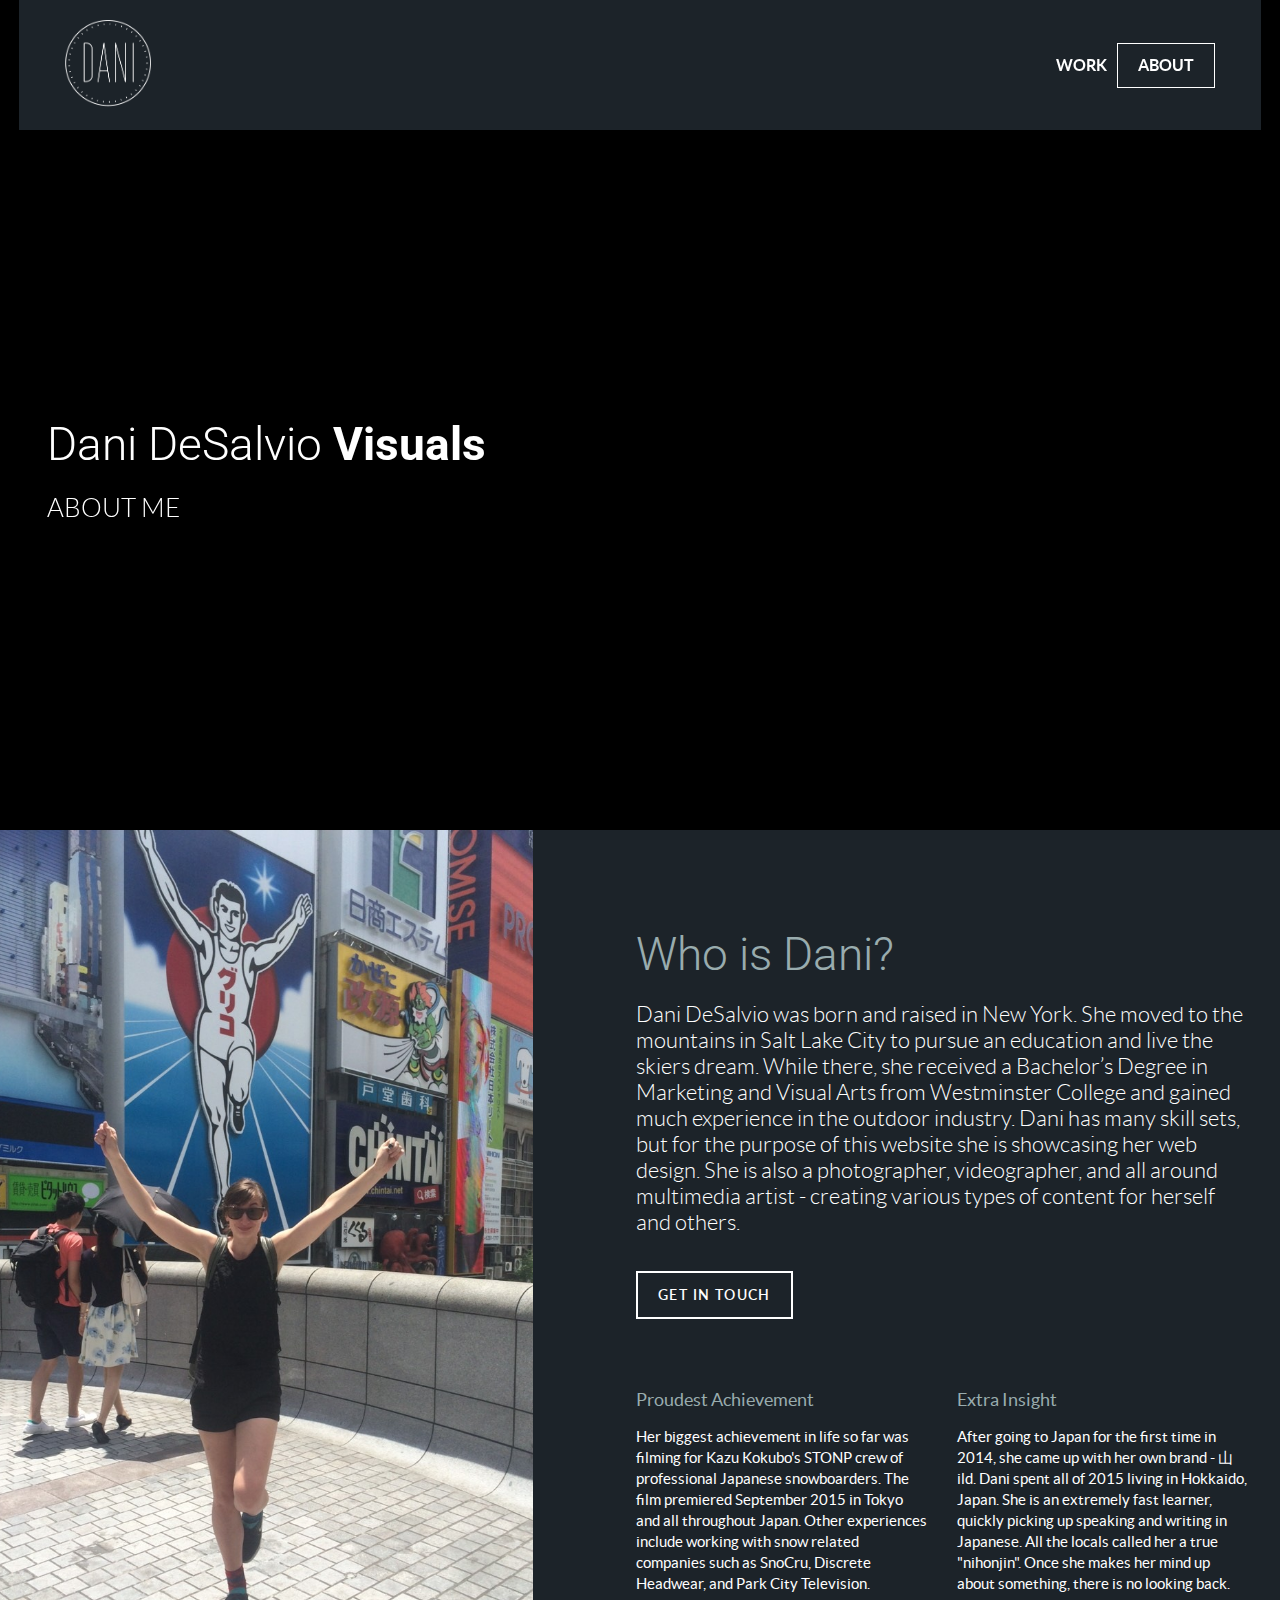
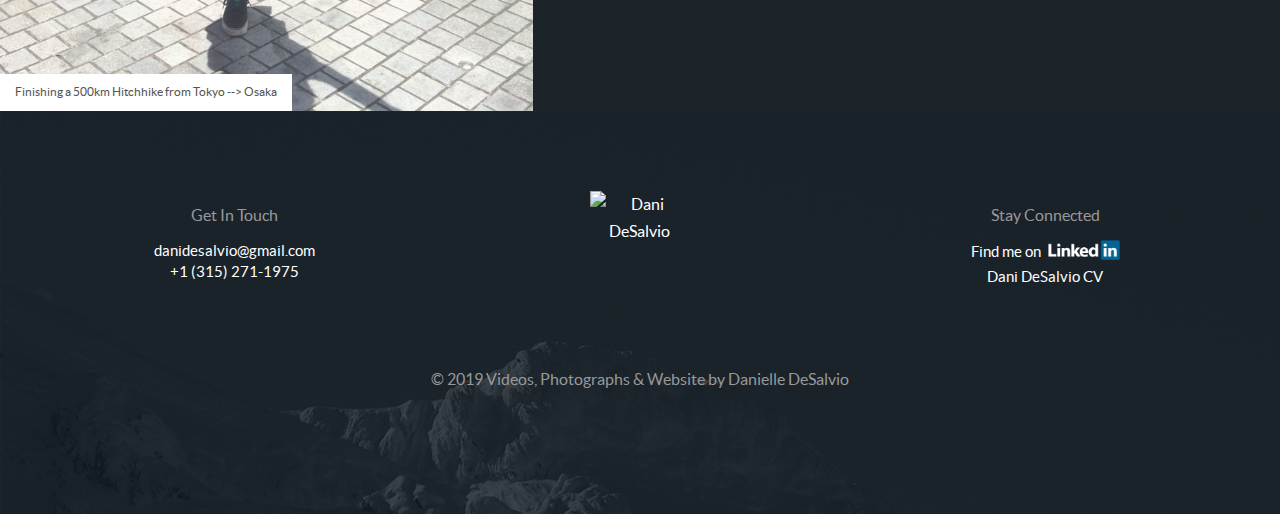
==== about.html @ bdc21124 "Add all files" ====
<!doctype html>
<html>

<head>
    <!-- FONTS -->
    <!-- LATO -->
    <link href="https://fonts.googleapis.com/css?family=Lato:400,700,900" rel="stylesheet">

    <!-- NUNITO -->
    <!-- <link href="https://fonts.googleapis.com/css?family=Nunito:400,700,900" rel="stylesheet"> -->

    <!-- PLAYFAIR DISPLAY -->
    <!-- <link href="https://fonts.googleapis.com/css?family=Playfair+Display:400,700,900" rel="stylesheet"> -->
    
    <link href="https://fonts.googleapis.com/css?family=Roboto" rel="stylesheet"> 
    <link rel="shortcut icon" type="image/x-icon" href="images/favicon.ico">
    
    <!-- STYLESHEETS -->
    <!-- BOOTSTRAP 3 -->
    <link rel="stylesheet" href="https://cdnjs.cloudflare.com/ajax/libs/twitter-bootstrap/3.3.6/css/bootstrap.css">

    <!-- BOOTSTRAP 4 -->
    <!-- <link rel="stylesheet" href="https://stackpath.bootstrapcdn.com/bootstrap/4.1.3/css/bootstrap.min.css"> -->

    <!-- ANIMATE -->
    <link rel="stylesheet" href="https://cdnjs.cloudflare.com/ajax/libs/animate.css/3.7.0/animate.css">

    <!-- FONT AWESOME -->
    <link rel="stylesheet" href="https://stackpath.bootstrapcdn.com/font-awesome/4.7.0/css/font-awesome.min.css">

    <!-- SLICK SLIDER -->
    <link rel="stylesheet" type="text/css" href="//cdn.jsdelivr.net/npm/slick-carousel@1.8.1/slick/slick.css" />

    <!-- SITE BUILDER STYLES -->
    <link rel="stylesheet" href="css/default-style.css">

    <title>Dani DeSalvio UX Design</title>
    <meta name="viewport" content="width=device-width, initial-scale=1.0">
    <link rel="stylesheet" href="css/site-custom.css">
    <link rel="stylesheet" href="css/custom.css">
    <link rel="stylesheet" href="css/page.css">

    <style>
        @media screen and (max-width: 500px){
            .video-overlay{
                background-image: url('images/dani_me.jpg');
                background-position: 40% center;
                background-size: cover;
                background-repeat: no-repeat;
                z-index: 1;
            }
        }
        
        .image-caption {
        position: absolute; 
        bottom: 0;
        left: 0; 
        z-index: 3;
        background: #fff;
        padding: 10px 15px;
        }
        </style>
</head>

<body>

    <div id="page">
        <header id="premium-navigation" style="background-color: rgb(28, 35, 41);" data-selector="#premium-navigation">
            <div class="container">
                <div class="navbar-header">
                    <button type="button" class="navbar-toggle" data-toggle="collapse" data-target=".navbar-collapse">
                        <span class="sr-only">Toggle navigation</span>
                        <span class="icon-bar"></span>
                        <span class="icon-bar"></span>
                        <span class="icon-bar"></span>
                    </button>
                    <a class="navbar-brand" href="/">
                        <img class="img-responsive" src="images/ddlogo_white.png" alt="Dani DeSalvio" style="outline: currentcolor none medium; cursor: inherit;" data-selector="img">
                    </a>                    
                </div>
                <div class="collapse navbar-collapse">
                    <ul class="nav navbar-nav navbar-right">
                        <li class="nav-item" style="outline: currentcolor none medium; cursor: inherit;" data-selector="li">
                            <a class="nav-link-color" href="/work.html">Work</a>
                        </li>
                        <li class="nav-item" style="outline: currentcolor none medium; cursor: inherit;" data-selector="li">
                            <a class="nav-link-color" href="/about.html">About</a>
                        </li>
                        
                    </ul>
                </div>
            </div>
        
    </header>

    <section id="premium-2" style="padding: 0;" data-selector="section, .section">
        <div class="container header-content">
            <div class="row">
                <div class="col-lg-6 col-md-8 col-sm-10">
                    <h1 style="outline: currentcolor none medium; cursor: inherit;" data-selector="h1, h2, h3, h4, h5, h6"> Dani DeSalvio <strong>Visuals</strong></h1>
                    <h3 class="text-uppercase white" style="outline: currentcolor none medium; cursor: inherit;" data-selector="h1, h2, h3, h4, h5, h6">ABOUT ME</h3>
                </div>
            </div>
        </div>
        
        <div class="image-overlay"></div>
        <div class="video-overlay"></div>
        <div class="video-background">
            <div class="video-foreground">
                <iframe class="video-bg" src="https://player.vimeo.com/video/315734884?autoplay=1&amp;loop=1&amp;autopause=0&amp;muted=1&amp;title=0&amp;byline=0&amp;portrait=0&amp;background=1" webkitallowfullscreen="" mozallowfullscreen="" allowfullscreen="" frameborder="0"></iframe>
            </div>
        </div>
    </section>
    


    <!-- Content Section 14 -->
    <section class="content-14n" style="background-color: rgb(28, 35, 41);">
        <div class="container">
            <div class="row">
                <div class="image-container col-md-5 col-sm-3">
                        <div class="image-caption">
                            <p style="margin-bottom: 0;font-size: 12px;">Finishing a 500km Hitchhike from Tokyo --&gt; Osaka</p>
                        </div>
                        <div class="img-overlay" style="background-image: url('images/dani_japan.jpg');"></div>
                    
                </div>
                <div class="col-md-7 col-md-offset-5 col-sm-9 col-sm-offset-3 content">
                    <div class="editContent">
                        <h1 class="prmry-color">Who is Dani?</h1>
                    </div>
                    <div class="editContent">
                        <h4 class="white">Dani DeSalvio was born and raised in New York. She moved to the mountains in Salt Lake City to pursue an education and live the skiers dream.  While there, she received a Bachelor’s Degree in Marketing and Visual Arts from Westminster College and gained much experience in the outdoor industry. Dani has many skill sets, but for the purpose of this website she is showcasing her web design. She is also a photographer, videographer, and all around multimedia artist - creating various types of content for herself and others.</h4>
                    </div>
                    <a class="btn btn-outline outline-light squared" href="mailto:danidesalvio@gmail.com">Get in Touch</a>
                    <div class="row padding-top-40">
                        <div class="col-sm-6">
                            <div class="editContent">
                                <h5 class="prmry-color">Proudest Achievement</h5>
                            </div>
                            <div class="editContent">
                                <p class="white">Her biggest achievement in life so far was filming for Kazu Kokubo's STONP crew of professional Japanese snowboarders. The film premiered September 2015 in Tokyo and all throughout Japan.

                        Other experiences include working with snow related companies such as SnoCru, Discrete Headwear, and Park City Television.</p>
                            </div>
                        </div>
                        <div class="col-sm-6">
                            <div class="editContent">
                                <h5 class="prmry-color">Extra Insight</h5>
                            </div>
                            <div class="editContent">
                                <p class="white">After going to Japan for the first time in 2014, she came up with her own brand - 山ild. Dani spent all of 2015 living in Hokkaido, Japan. She is an extremely fast learner, quickly picking up speaking and writing in Japanese. All the locals called her a true "nihonjin". Once she makes her mind up about something, there is no looking back.</p>
                            </div>
                        </div>
                    </div>
                </div>
            </div>
        </div>
    </section>

    <footer style="background-image: url(&quot;images/mt_footer.jpg&quot;); outline: currentcolor none medium; cursor: inherit;" data-selector="footer">
        <div class="container">
            <div class="row">
                <div class="col-sm-4 wow fadeInUp animated animated" data-wow-delay="0.1s" style="visibility: visible; animation-delay: 0.1s; animation-name: fadeInUp;">
                    <h6 style="outline: medium none currentcolor; cursor: inherit;" data-selector="h1, h2, h3, h4, h5, h6">Get In Touch</h6>
                    <p style="outline: medium none currentcolor; cursor: inherit;" data-selector="p"><a href="mailto:danidesalvio@gmail.com">danidesalvio@gmail.com</a></p>
                    <p style="outline: medium none currentcolor; cursor: inherit;" data-selector="p"><a href="tel:3152711975">+1 (315) 271-1975</a></p>
                </div>
                <div class="col-sm-4 wow fadeInUp animated animated" data-wow-delay="0.2s" style="visibility: visible; animation-delay: 0.2s; animation-name: fadeInUp;">
                    <a class="wow fadeIn animated animated" href="#" style="visibility: visible; animation-name: fadeIn;"><img src="http://sitebuilder.realvolution.com/elements/images/uploads/2280/ddlogo_white.png" alt="Dani DeSalvio" style="max-width: 100px; outline: currentcolor none medium; cursor: inherit;" data-selector="img"></a>
                </div>
                <div class="col-sm-4 wow fadeInUp animated animated" data-wow-delay="0.3s" style="visibility: visible; animation-delay: 0.3s; animation-name: fadeInUp;">
                    <h6 style="outline: medium none currentcolor; cursor: inherit;" data-selector="h1, h2, h3, h4, h5, h6">Stay Connected</h6>
                    <p style="outline: medium none currentcolor; cursor: inherit;" data-selector="p"><a href="https://www.linkedin.com/in/dani-desalvio-378b3569/" target="_blank">Find me on <img src="images/LinkedIn_Logo.svg.png" style="max-width: 72px; margin: 0px 0px 6px 4px; outline: currentcolor none medium; cursor: inherit;" data-selector="img"></a></p>
                    <p style="outline: medium none currentcolor; cursor: inherit;" data-selector="p"><a href="https://drive.google.com/file/d/1on07V2WW1o4COvf07NVO4qbEDlSQ9kqU/view" target="_blank">Dani DeSalvio CV</a></p>
                </div>
            </div>
            <div class="copyright wow fadeIn animated animated" data-wow-delay="0.4s" style="visibility: visible; animation-delay: 0.4s; animation-name: fadeIn;">
            © <span class="get_this_year">2019</span> Videos, Photographs &amp; Website by Danielle DeSalvio
            </div>
    </div>
    </footer>
    
    </div>
    

    <!-- JQUERY -->
    <script src="https://code.jquery.com/jquery-3.3.1.js" integrity="sha256-2Kok7MbOyxpgUVvAk/HJ2jigOSYS2auK4Pfzbm7uH60="
        crossorigin="anonymous"></script>

    <!-- BOOTSTRAP 3 -->
    <script src="https://cdnjs.cloudflare.com/ajax/libs/twitter-bootstrap/3.3.7/js/bootstrap.js"></script>

    <!-- BOOTSTRAP 4 -->
    <!-- <script src="https://cdnjs.cloudflare.com/ajax/libs/twitter-bootstrap/4.1.3/js/bootstrap.js"></script> -->

    <!-- WOW -->
    <script src="https://cdnjs.cloudflare.com/ajax/libs/wow/1.1.2/wow.js"></script>

    <!-- SLICK SLIDER -->
    <script type="text/javascript" src="//cdn.jsdelivr.net/npm/slick-carousel@1.8.1/slick/slick.min.js"></script>

    <script src="js/main.js"></script>
</body>

</html>
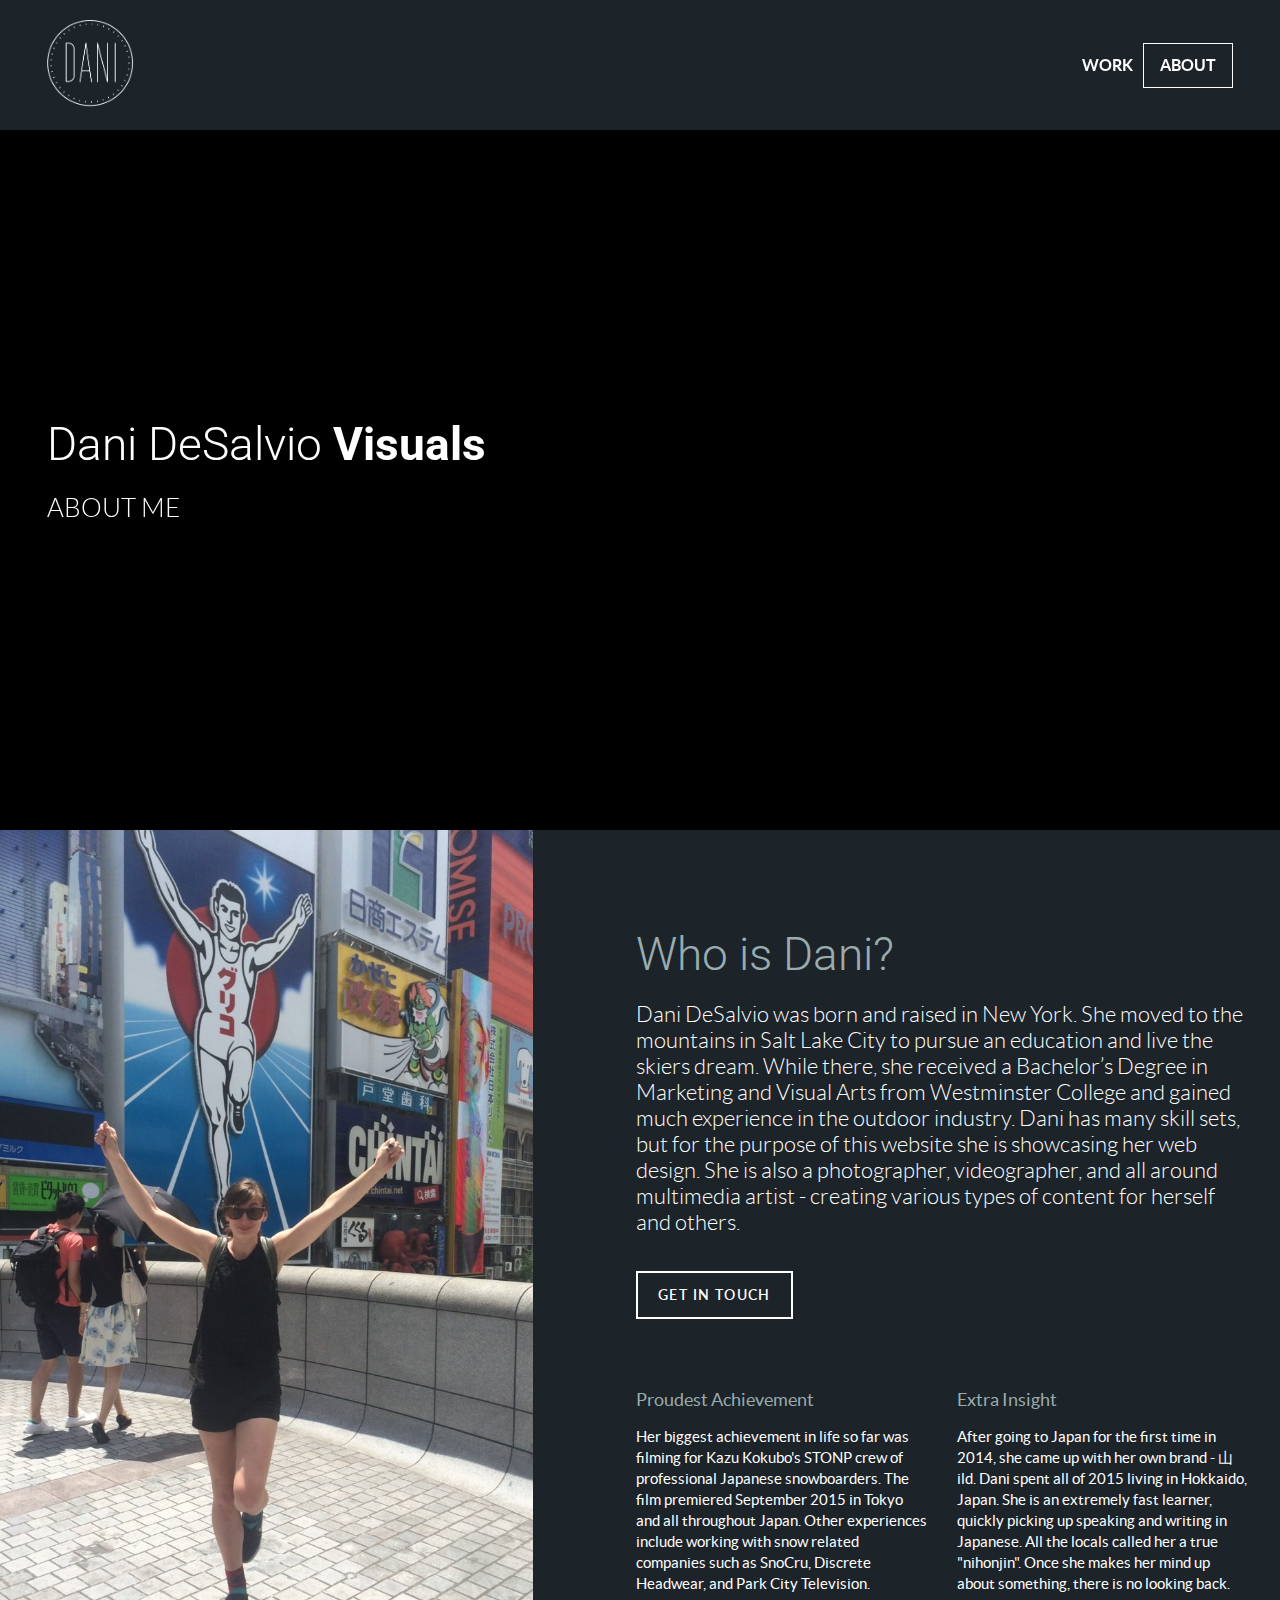
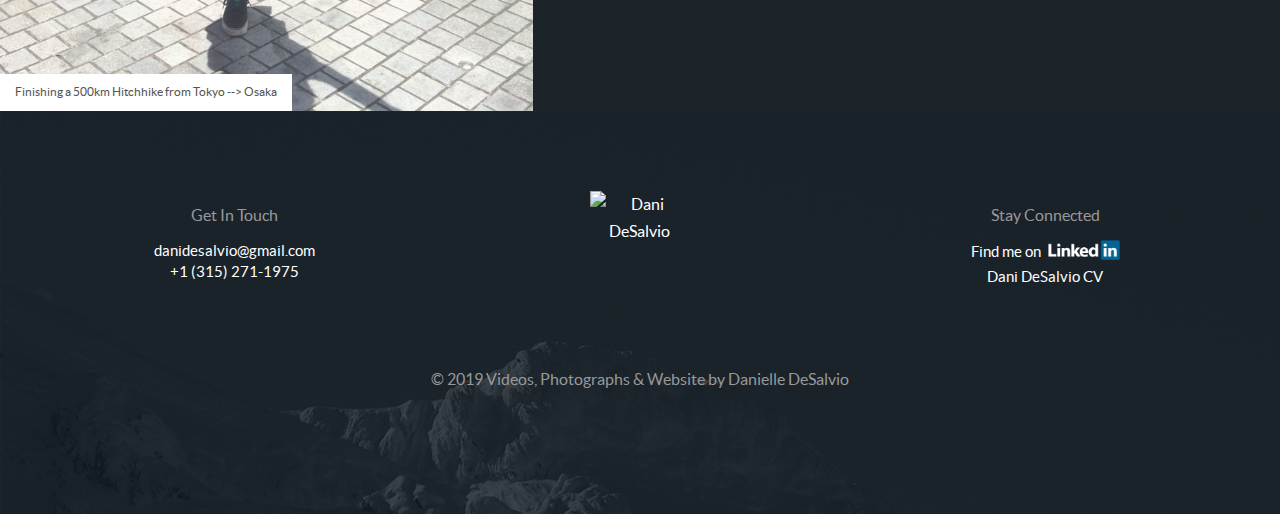
==== commit 5857622c: "adjust animations" ====
--- a/about.html
+++ b/about.html
@@ -175,7 +175,7 @@
                     <p style="outline: medium none currentcolor; cursor: inherit;" data-selector="p"><a href="https://drive.google.com/file/d/1on07V2WW1o4COvf07NVO4qbEDlSQ9kqU/view" target="_blank">Dani DeSalvio CV</a></p>
                 </div>
             </div>
-            <div class="copyright wow fadeIn animated animated" data-wow-delay="0.4s" style="visibility: visible; animation-delay: 0.4s; animation-name: fadeIn;">
+            <div class="copyright wow fadeInUp animated animated" data-wow-delay="0.4s" style="visibility: visible; animation-delay: 0.4s; animation-name: fadeIn;">
             © <span class="get_this_year">2019</span> Videos, Photographs &amp; Website by Danielle DeSalvio
             </div>
     </div>
@@ -203,4 +203,4 @@
     <script src="js/main.js"></script>
 </body>
 
-</html>+</html>
--- a/css/custom.css
+++ b/css/custom.css
@@ -987,3 +987,36 @@
         border-radius: 0;
         padding: 60px;
     }
+
+#premium-navigation {
+    background-color: rgb(28, 35, 41);
+    position: relative;
+    z-index: 11;
+    width: 100%;
+}
+#premium-navigation .navbar-nav > li:last-child > a {
+    padding: 10px 16px;
+    border: 1px solid #fff;
+    border-radius: 0;
+}
+#premium-navigation .navbar-nav > li:last-child > a:hover {
+    padding: 10px 16px;
+    border: 0px solid #99acae;
+    background-color: #99acae;
+    color: #fff !important;
+}
+.btn-outline.outline-dark, .icon.outline-dark {
+    background: rgba(0, 0, 0, 0);
+    border: 2px solid #141b20;
+    color: #141b20;
+}
+.btn-outline.outline-dark:hover, .icon.outline-dark:hover {
+    background: #141b20;
+    color: #ffffff;
+}
+btn.btn-primary {
+    background: #687f82;
+}
+.btn.btn-primary:hover {
+    background: #141b20;
+}
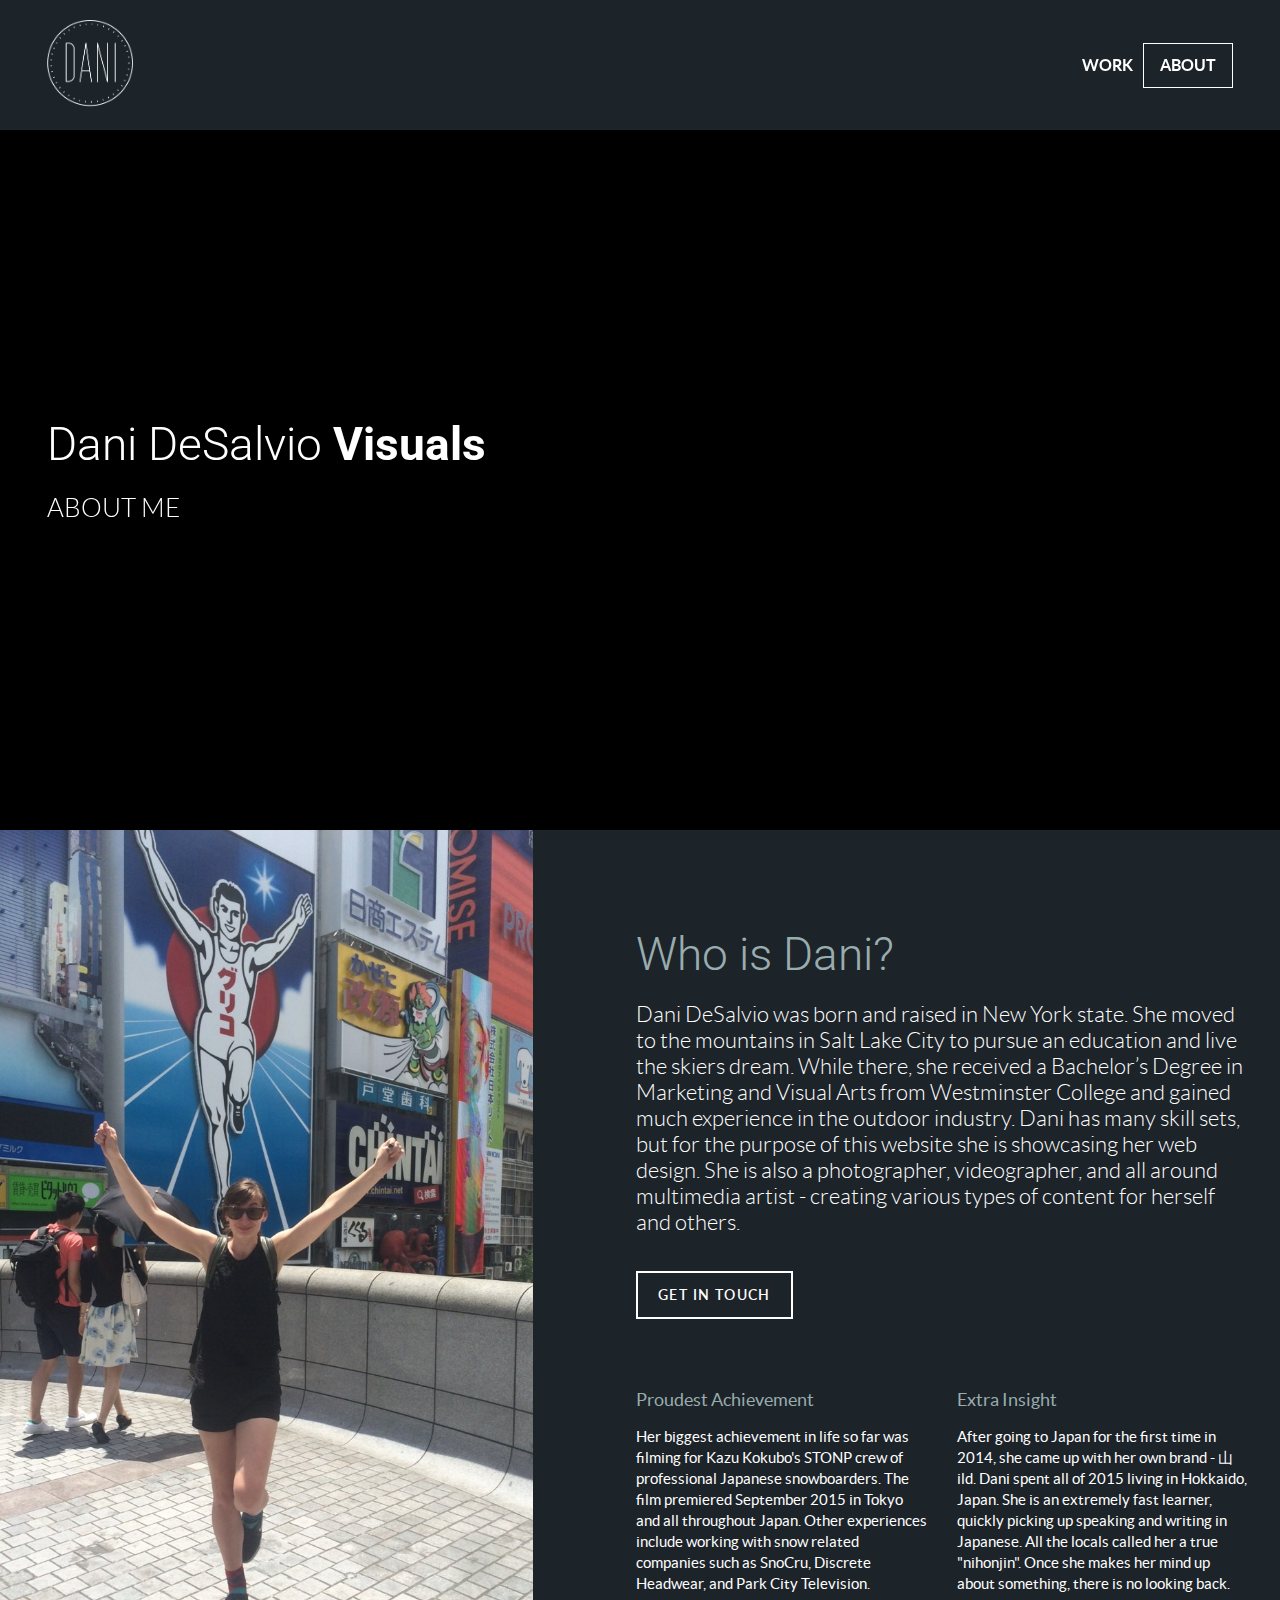
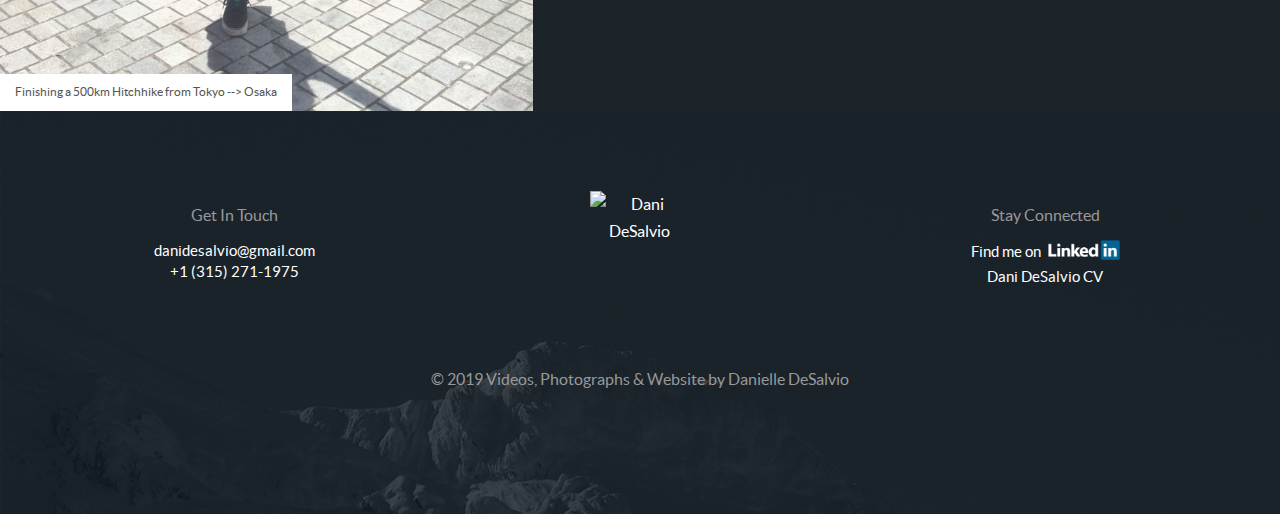
==== commit d2de8875: "Update about.html" ====
--- a/about.html
+++ b/about.html
@@ -130,7 +130,7 @@
                         <h1 class="prmry-color">Who is Dani?</h1>
                     </div>
                     <div class="editContent">
-                        <h4 class="white">Dani DeSalvio was born and raised in New York. She moved to the mountains in Salt Lake City to pursue an education and live the skiers dream.  While there, she received a Bachelor’s Degree in Marketing and Visual Arts from Westminster College and gained much experience in the outdoor industry. Dani has many skill sets, but for the purpose of this website she is showcasing her web design. She is also a photographer, videographer, and all around multimedia artist - creating various types of content for herself and others.</h4>
+                        <h4 class="white">Dani DeSalvio was born and raised in New York state. She moved to the mountains in Salt Lake City to pursue an education and live the skiers dream.  While there, she received a Bachelor’s Degree in Marketing and Visual Arts from Westminster College and gained much experience in the outdoor industry. Dani has many skill sets, but for the purpose of this website she is showcasing her web design. She is also a photographer, videographer, and all around multimedia artist - creating various types of content for herself and others.</h4>
                     </div>
                     <a class="btn btn-outline outline-light squared" href="mailto:danidesalvio@gmail.com">Get in Touch</a>
                     <div class="row padding-top-40">
@@ -172,7 +172,7 @@
                 <div class="col-sm-4 wow fadeInUp animated animated" data-wow-delay="0.3s" style="visibility: visible; animation-delay: 0.3s; animation-name: fadeInUp;">
                     <h6 style="outline: medium none currentcolor; cursor: inherit;" data-selector="h1, h2, h3, h4, h5, h6">Stay Connected</h6>
                     <p style="outline: medium none currentcolor; cursor: inherit;" data-selector="p"><a href="https://www.linkedin.com/in/dani-desalvio-378b3569/" target="_blank">Find me on <img src="images/LinkedIn_Logo.svg.png" style="max-width: 72px; margin: 0px 0px 6px 4px; outline: currentcolor none medium; cursor: inherit;" data-selector="img"></a></p>
-                    <p style="outline: medium none currentcolor; cursor: inherit;" data-selector="p"><a href="https://drive.google.com/file/d/1on07V2WW1o4COvf07NVO4qbEDlSQ9kqU/view" target="_blank">Dani DeSalvio CV</a></p>
+                    <p style="outline: medium none currentcolor; cursor: inherit;" data-selector="p"><a href="images/DeSalvio_2019.pdf" target="_blank">Dani DeSalvio CV</a></p>
                 </div>
             </div>
             <div class="copyright wow fadeInUp animated animated" data-wow-delay="0.4s" style="visibility: visible; animation-delay: 0.4s; animation-name: fadeIn;">
--- a/css/custom.css
+++ b/css/custom.css
@@ -1,13 +1,10 @@
-#site-registration-bar {display: none;}
-#seo-anchor {display: none;}
-
 body {
     overflow-x: hidden;
 }
+
 h1, h2 {
 font-family: 'Roboto', sans-serif;
 }
-
 
 #header-1n .main-nav, #header-1n.h1bar .main-nav {
 background-color: #e4e4e4;
@@ -26,6 +23,7 @@
 
 /*interior video*/
 #premium-3.interior-video {height: calc(40vh - 140px); min-height: 400px;}
+
 .nav > li > a:focus, .nav > li > a:hover {background-color: transparent;}
 
 /*portfolio*/
@@ -980,7 +978,7 @@
         flex-direction: column; 
         justify-content: center; 
         align-items: center;
-        max-width: 700px;
+        max-width: 640px;
         margin: 0 auto;
         text-align: center;
         background-color: #eff0f2;
@@ -1014,9 +1012,139 @@
     background: #141b20;
     color: #ffffff;
 }
-btn.btn-primary {
-    background: #687f82;
+.btn.btn-primary {
+    background: #99acae;
 }
 .btn.btn-primary:hover {
     background: #141b20;
 }
+
+/*New Services Block*/
+.services {
+    position: relative;
+    background-color: #1c2329;
+}
+
+.services .wrapper {
+    display: grid;
+    grid-template-columns: 1fr 1fr 1fr;
+    width: 80%;
+    margin: 0 auto;
+}
+
+.service {
+    text-align:center;
+    background-color:#13191e;
+    cursor:pointer;
+    -webkit-transition:all .4s cubic-bezier(.68,-.55,.265,1.55);
+    transition:all .4s cubic-bezier(.68,-.55,.265,1.55)
+   }
+   .service .servicetitle {
+    margin-bottom:20px;
+    -webkit-transform:translateY(20px);
+    transform:translateY(20px);
+    -webkit-transition:all .4s cubic-bezier(.68,-.55,.265,1.55);
+    transition:all .4s cubic-bezier(.68,-.55,.265,1.55)
+   }
+   .service:hover .servicetitle {
+    -webkit-transform:translateY(-20px);
+    transform:translateY(-20px);
+    -webkit-transition-delay:50ms;
+    transition-delay:50ms;
+    color:#fff
+   }
+   .service .servicedesc {
+    font-size:14px;
+    line-height:20px;
+    min-height:100px;
+    -webkit-transition:all .4s cubic-bezier(.68,-.55,.265,1.55);
+    transition:all .4s cubic-bezier(.68,-.55,.265,1.55);
+    color:#989ba5;
+    opacity:0
+   }
+   .service:hover .servicedesc {
+    opacity:1;
+    -webkit-transform:translateY(-20px);
+    transform:translateY(-20px);
+    -webkit-transition-delay:.1s;
+    transition-delay:.1s
+   }
+   .service:hover {
+    background-color:#13191e;
+   }
+   .service:hover .nc-icon.outline * {
+    stroke:#fff!important;
+    -webkit-animation:dash 1s ease-in-out;
+    animation:dash 1s ease-in-out;
+   }
+   .servicecontainer {
+    padding:16% 5% 0;
+    min-height:200px
+   }
+   .gradient-timer,
+   .webdesign .bg {
+    min-width:100%;
+    min-height:100%
+   }
+   .service .nc-icon.outline * {
+    stroke:#AAA!important;
+    stroke-dasharray:230;
+    stroke-dashoffset:0;
+    -webkit-transition:all ease-in-out .2s;
+    transition:all ease-in-out .2s
+   }
+   @-webkit-keyframes dash {
+    from {
+     stroke-dashoffset:231
+    }
+    to {
+     stroke-dashoffset:0
+    }
+   }
+   @keyframes dash {
+    from {
+     stroke-dashoffset:231
+    }
+    to {
+     stroke-dashoffset:0
+    }
+   }
+   .service .nc-icon.outline {
+    width:50px!important;
+    height:50px!important;
+    margin-bottom:20px;
+    margin-top:30px;
+    -webkit-transform:translateY(20px);
+    transform:translateY(20px);
+    -webkit-transition:all .4s cubic-bezier(.68,-.55,.265,1.55);
+    transition:all .4s cubic-bezier(.68,-.55,.265,1.55)
+   }
+   .service:hover .nc-icon.outline {
+    -webkit-transform:translateY(-20px);
+    transform:translateY(-20px)
+   }
+@media (max-width: 768px){
+    .services .wrapper {
+        display: block;
+        width: 100%;
+        margin: 0 auto;
+    }
+   .service .servicedesc {
+    font-size: 14px;
+    line-height: 20px;
+    min-height: 100px;
+    -webkit-transition: all .4s cubic-bezier(.68,-.55,.265,1.55);
+    transition: all .4s cubic-bezier(.68,-.55,.265,1.55);
+        transition-delay: 0s;
+    color: #989ba5;
+    opacity: 1;
+
+}
+}
+
+/*Mobile*/
+@media (max-width: 480px) {
+#premium-2 .header-content {
+    height: 380px;
+ }
+}
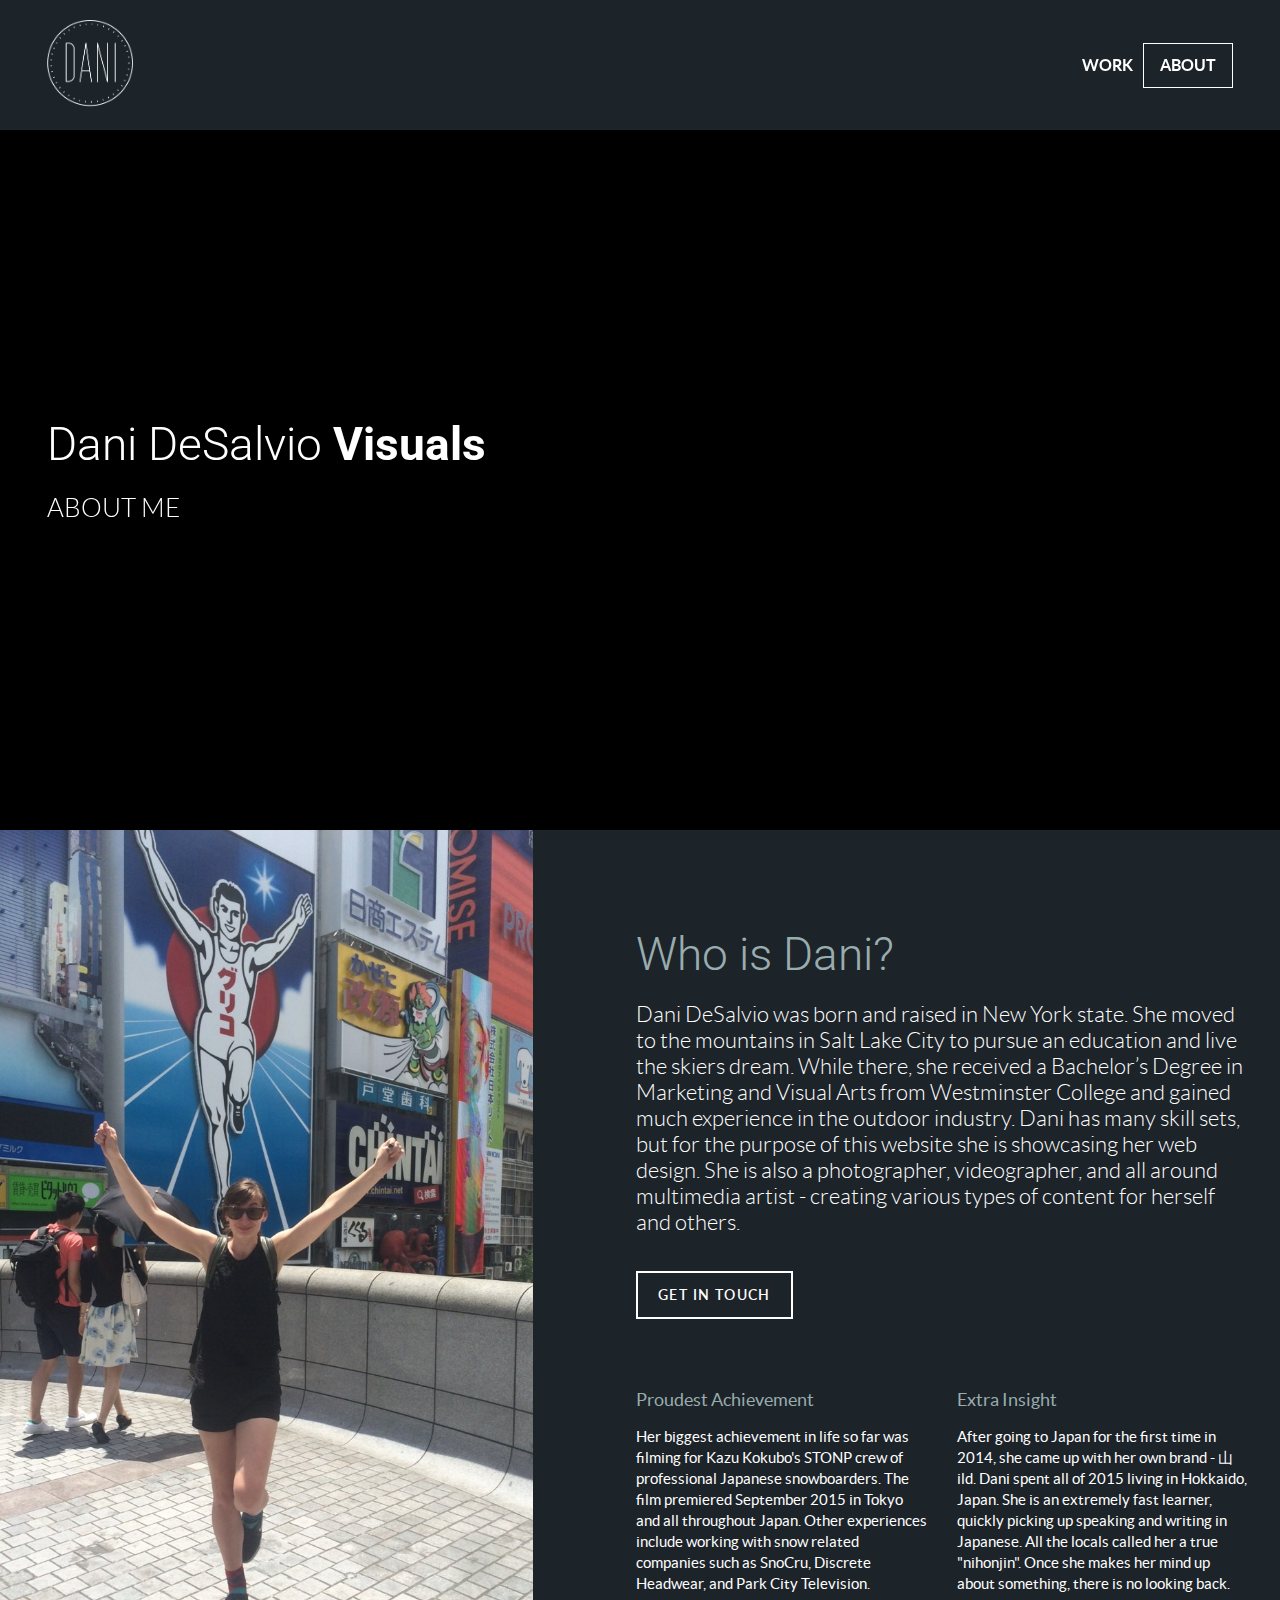
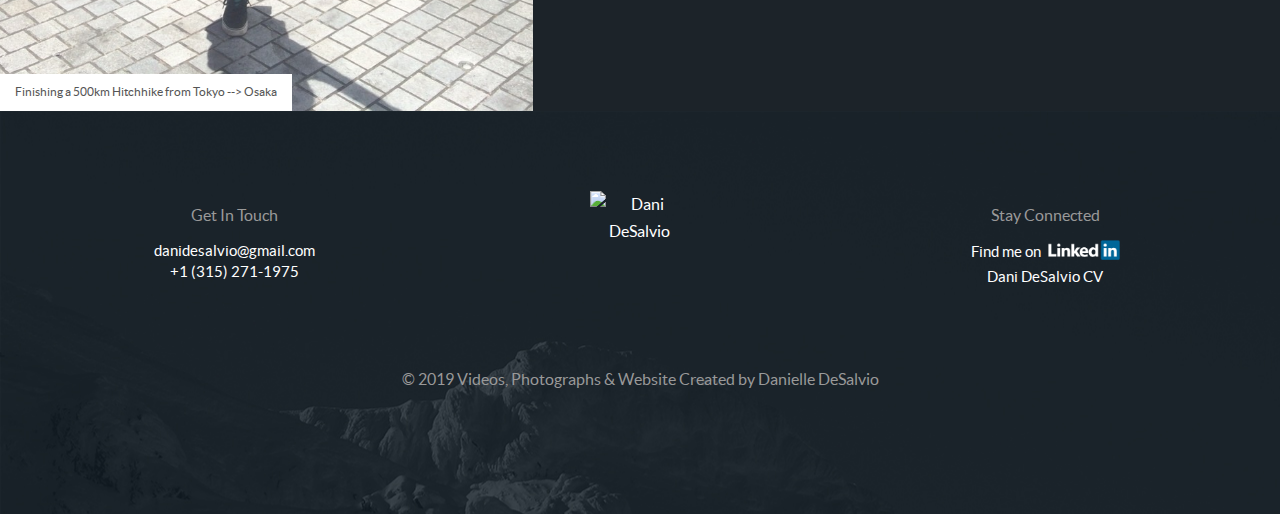
==== commit 29c61bd8: "Update about.html" ====
--- a/about.html
+++ b/about.html
@@ -176,7 +176,7 @@
                 </div>
             </div>
             <div class="copyright wow fadeInUp animated animated" data-wow-delay="0.4s" style="visibility: visible; animation-delay: 0.4s; animation-name: fadeIn;">
-            © <span class="get_this_year">2019</span> Videos, Photographs &amp; Website by Danielle DeSalvio
+            © <span class="get_this_year">2019</span> Videos, Photographs &amp; Website Created by Danielle DeSalvio
             </div>
     </div>
     </footer>
--- a/css/custom.css
+++ b/css/custom.css
@@ -1142,6 +1142,15 @@
 }
 }
 
+
+.content-22n .project .hover-state .align-vertical {-webkit-transform:translate3d(0,40px,0); -moz-transform:translate3d(0,40px,0); transform:translate3d(0,40px,0);}
+.content-22n .project:hover .align-vertical {-webkit-transform:translate3d(0,20px,0); -moz-transform:translate3d(0,20px,0); transform:translate3d(0,20px,0);}
+
+@media(max-width:768px) {
+.content-22n .project .hover-state {opacity: 1;}
+.content-22n .project .hover-state .align-vertical {opacity: 1;}
+}
+
 /*Mobile*/
 @media (max-width: 480px) {
 #premium-2 .header-content {
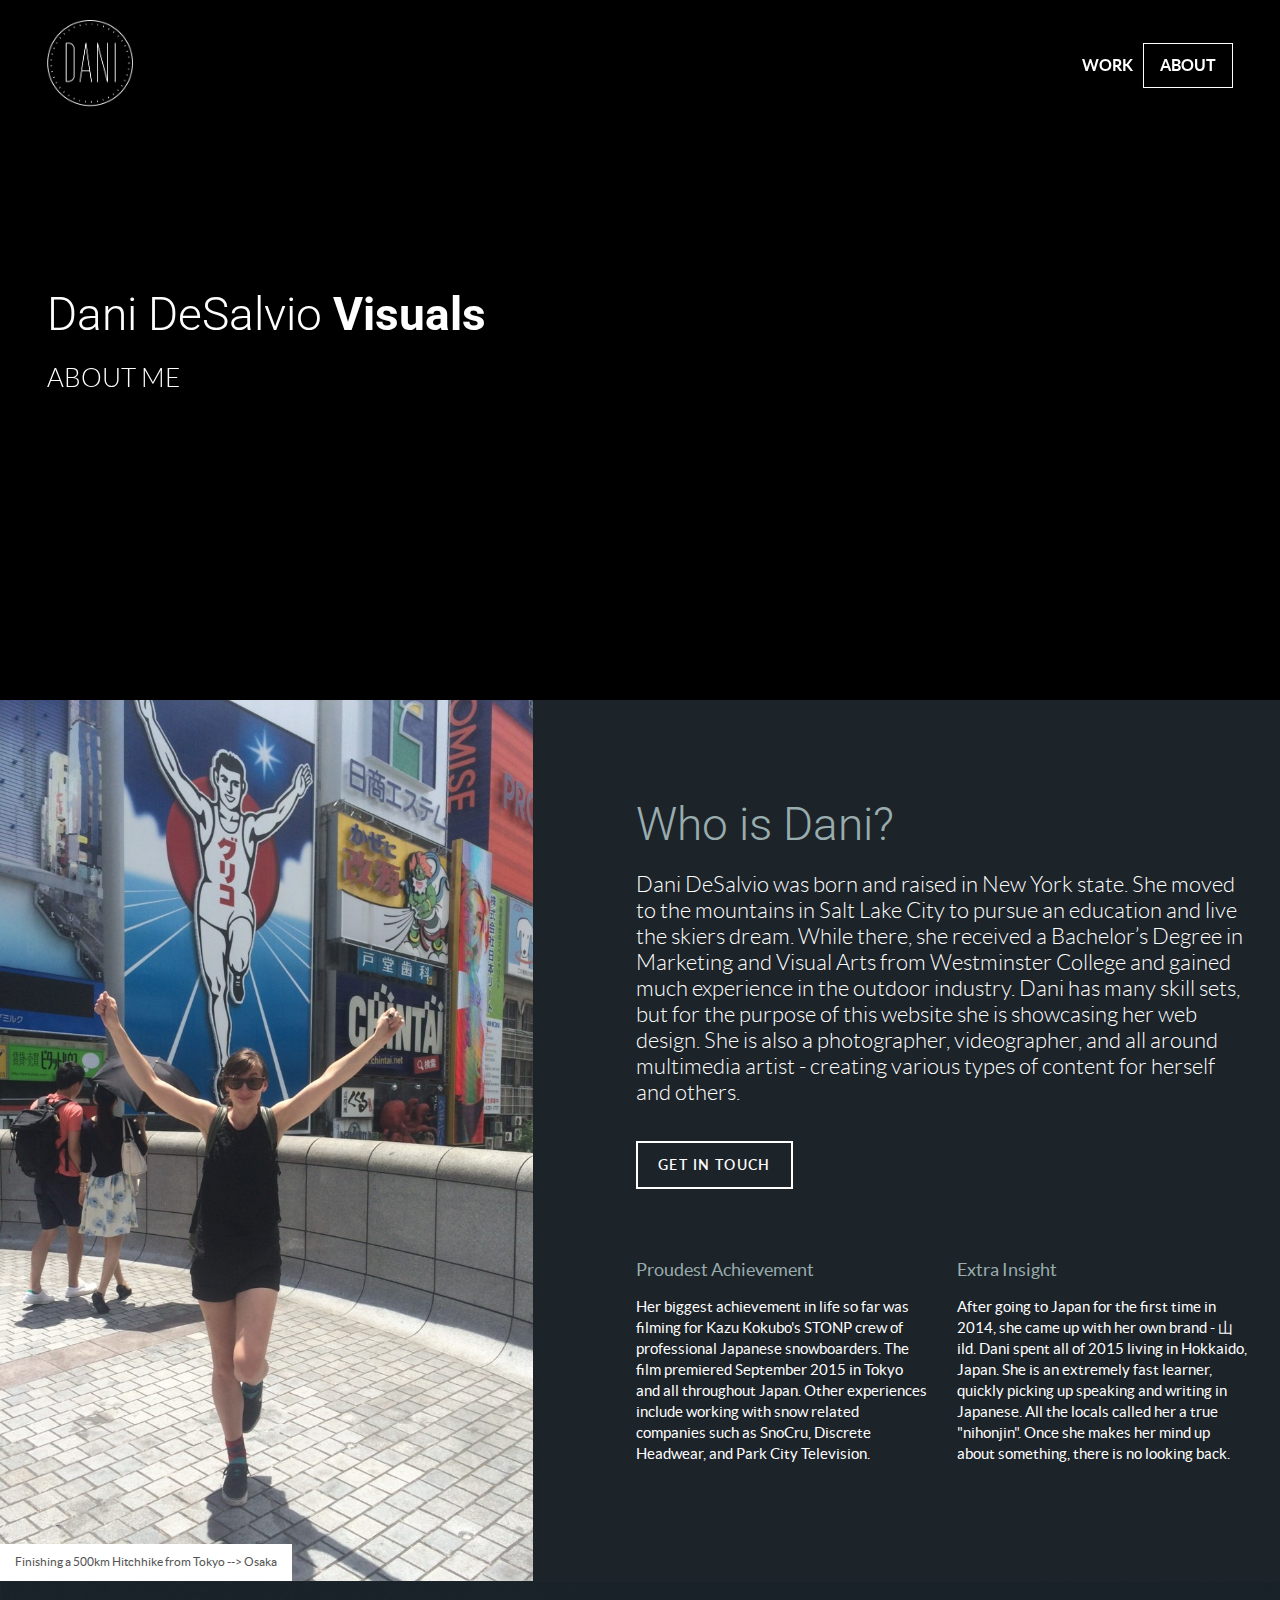
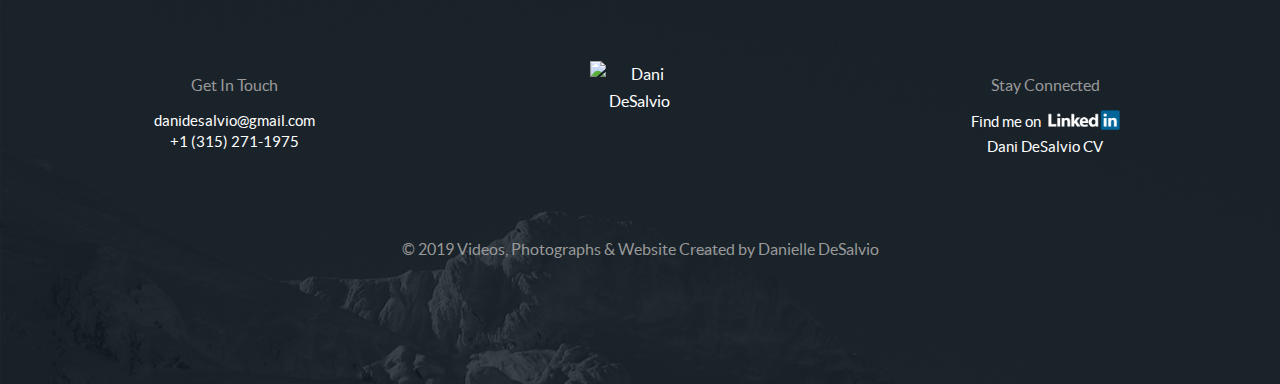
==== commit 651bcaad: "update about" ====
--- a/about.html
+++ b/about.html
@@ -65,7 +65,7 @@
 <body>
 
     <div id="page">
-        <header id="premium-navigation" style="background-color: rgb(28, 35, 41);" data-selector="#premium-navigation">
+        <header id="premium-navigation" style="position: absolute; background-color: transparent;" data-selector="#premium-navigation">
             <div class="container">
                 <div class="navbar-header">
                     <button type="button" class="navbar-toggle" data-toggle="collapse" data-target=".navbar-collapse">
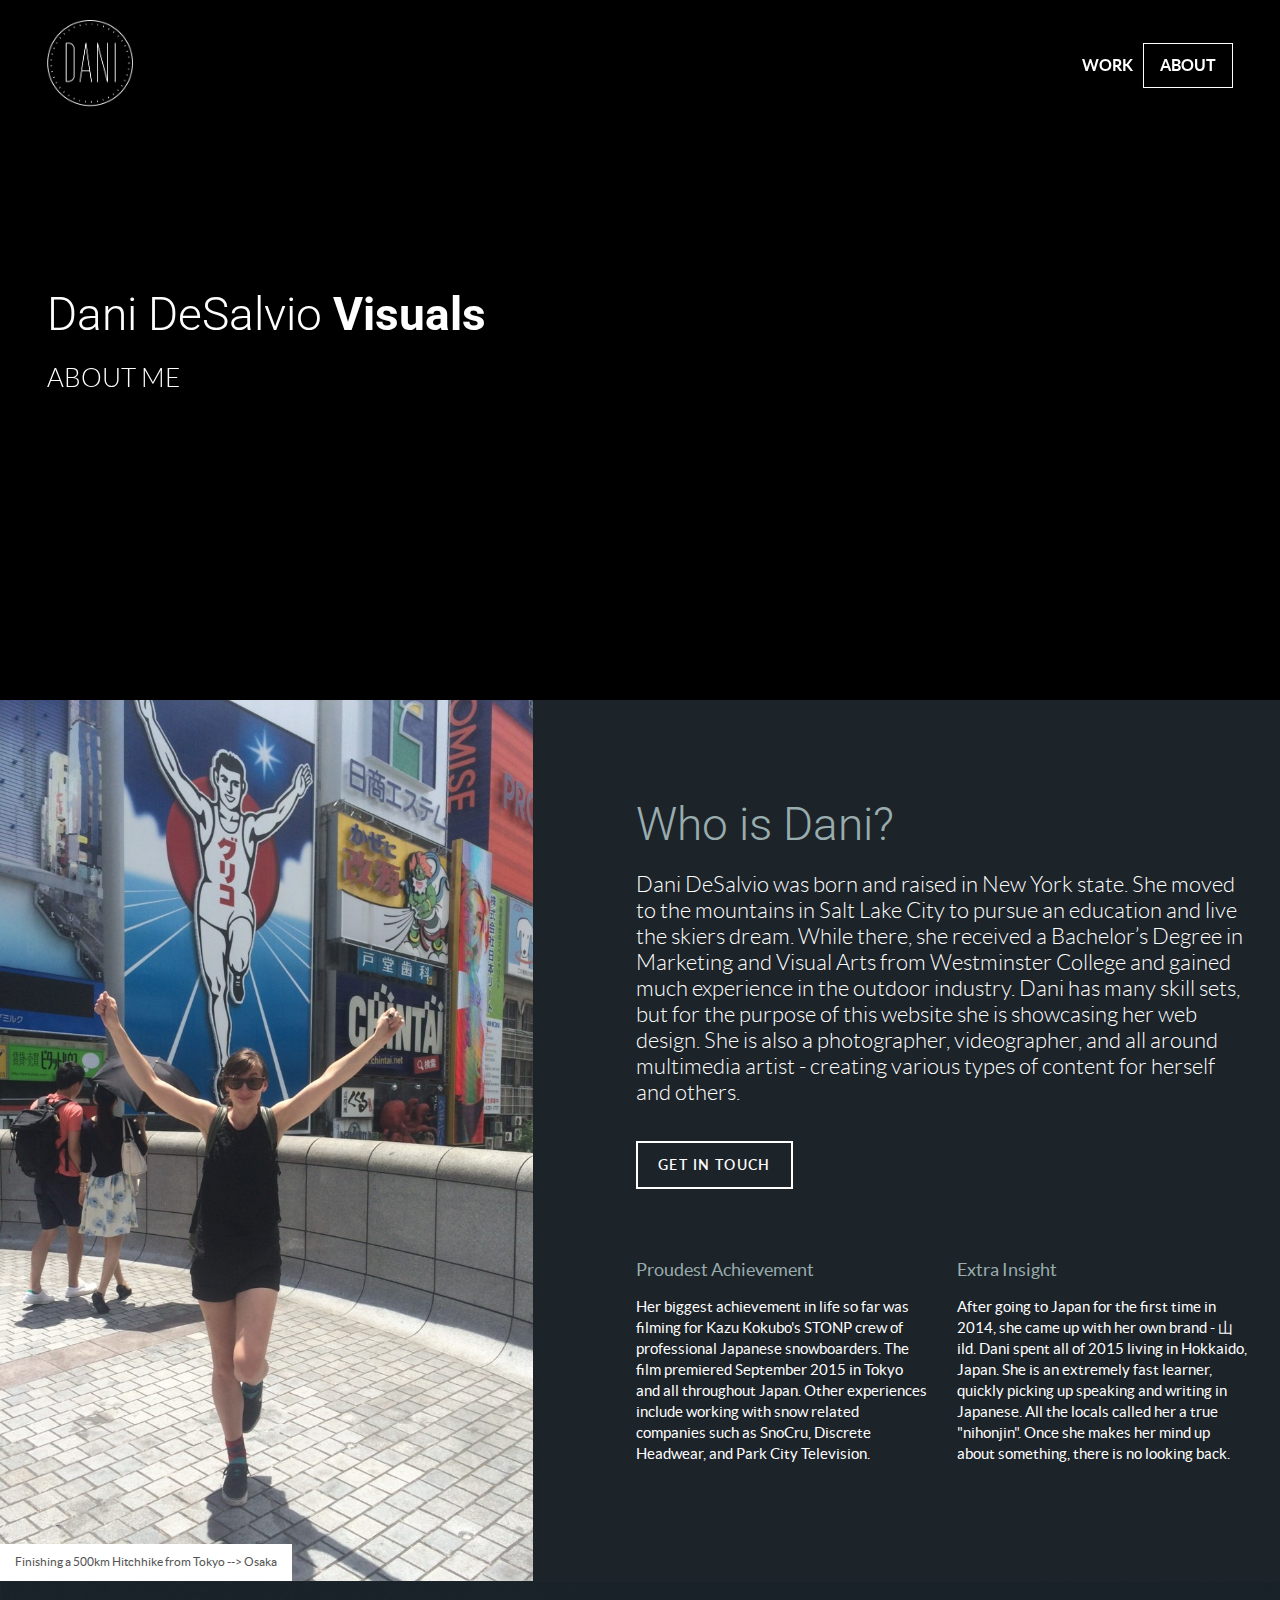
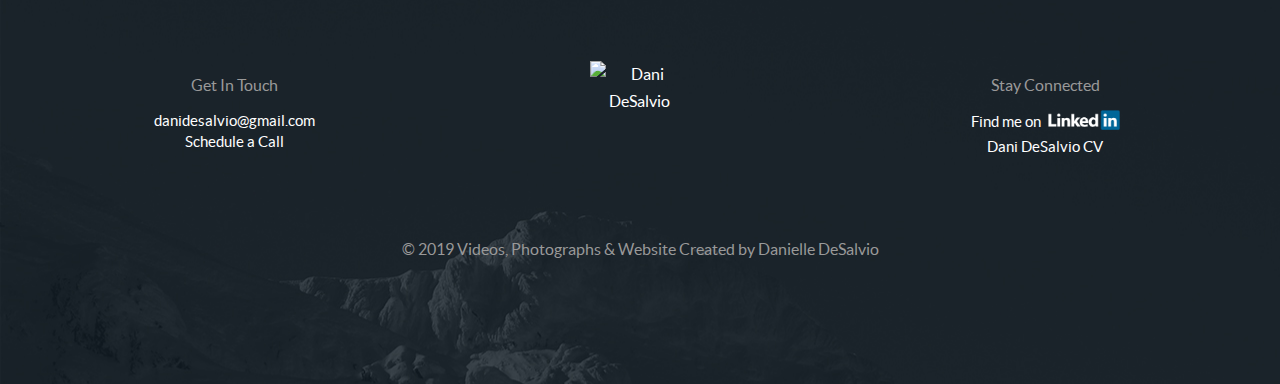
==== commit 00dcf05d: "Update about.html" ====
--- a/about.html
+++ b/about.html
@@ -164,7 +164,7 @@
                 <div class="col-sm-4 wow fadeInUp animated animated" data-wow-delay="0.1s" style="visibility: visible; animation-delay: 0.1s; animation-name: fadeInUp;">
                     <h6 style="outline: medium none currentcolor; cursor: inherit;" data-selector="h1, h2, h3, h4, h5, h6">Get In Touch</h6>
                     <p style="outline: medium none currentcolor; cursor: inherit;" data-selector="p"><a href="mailto:danidesalvio@gmail.com">danidesalvio@gmail.com</a></p>
-                    <p style="outline: medium none currentcolor; cursor: inherit;" data-selector="p"><a href="tel:3152711975">+1 (315) 271-1975</a></p>
+                    <p style="outline: medium none currentcolor; cursor: inherit;" data-selector="p"><a href="mailto:danidesalvio@gmail.com">Schedule a Call</a></p>
                 </div>
                 <div class="col-sm-4 wow fadeInUp animated animated" data-wow-delay="0.2s" style="visibility: visible; animation-delay: 0.2s; animation-name: fadeInUp;">
                     <a class="wow fadeIn animated animated" href="#" style="visibility: visible; animation-name: fadeIn;"><img src="http://sitebuilder.realvolution.com/elements/images/uploads/2280/ddlogo_white.png" alt="Dani DeSalvio" style="max-width: 100px; outline: currentcolor none medium; cursor: inherit;" data-selector="img"></a>
@@ -172,7 +172,7 @@
                 <div class="col-sm-4 wow fadeInUp animated animated" data-wow-delay="0.3s" style="visibility: visible; animation-delay: 0.3s; animation-name: fadeInUp;">
                     <h6 style="outline: medium none currentcolor; cursor: inherit;" data-selector="h1, h2, h3, h4, h5, h6">Stay Connected</h6>
                     <p style="outline: medium none currentcolor; cursor: inherit;" data-selector="p"><a href="https://www.linkedin.com/in/dani-desalvio-378b3569/" target="_blank">Find me on <img src="images/LinkedIn_Logo.svg.png" style="max-width: 72px; margin: 0px 0px 6px 4px; outline: currentcolor none medium; cursor: inherit;" data-selector="img"></a></p>
-                    <p style="outline: medium none currentcolor; cursor: inherit;" data-selector="p"><a href="images/DeSalvio_2019.pdf" target="_blank">Dani DeSalvio CV</a></p>
+                    <p style="outline: medium none currentcolor; cursor: inherit;" data-selector="p"><a href="images/DeSalvio-Dani-2020.pdf" target="_blank">Dani DeSalvio CV</a></p>
                 </div>
             </div>
             <div class="copyright wow fadeInUp animated animated" data-wow-delay="0.4s" style="visibility: visible; animation-delay: 0.4s; animation-name: fadeIn;">
--- a/css/custom.css
+++ b/css/custom.css
@@ -1150,6 +1150,9 @@
 .content-22n .project .hover-state {opacity: 1;}
 .content-22n .project .hover-state .align-vertical {opacity: 1;}
 }
+#premium-navigation .navbar-nav > li > a:hover, #premium-navigation .navbar-nav > li > a:focus {
+  color: #99acae;
+}
 
 /*Mobile*/
 @media (max-width: 480px) {
